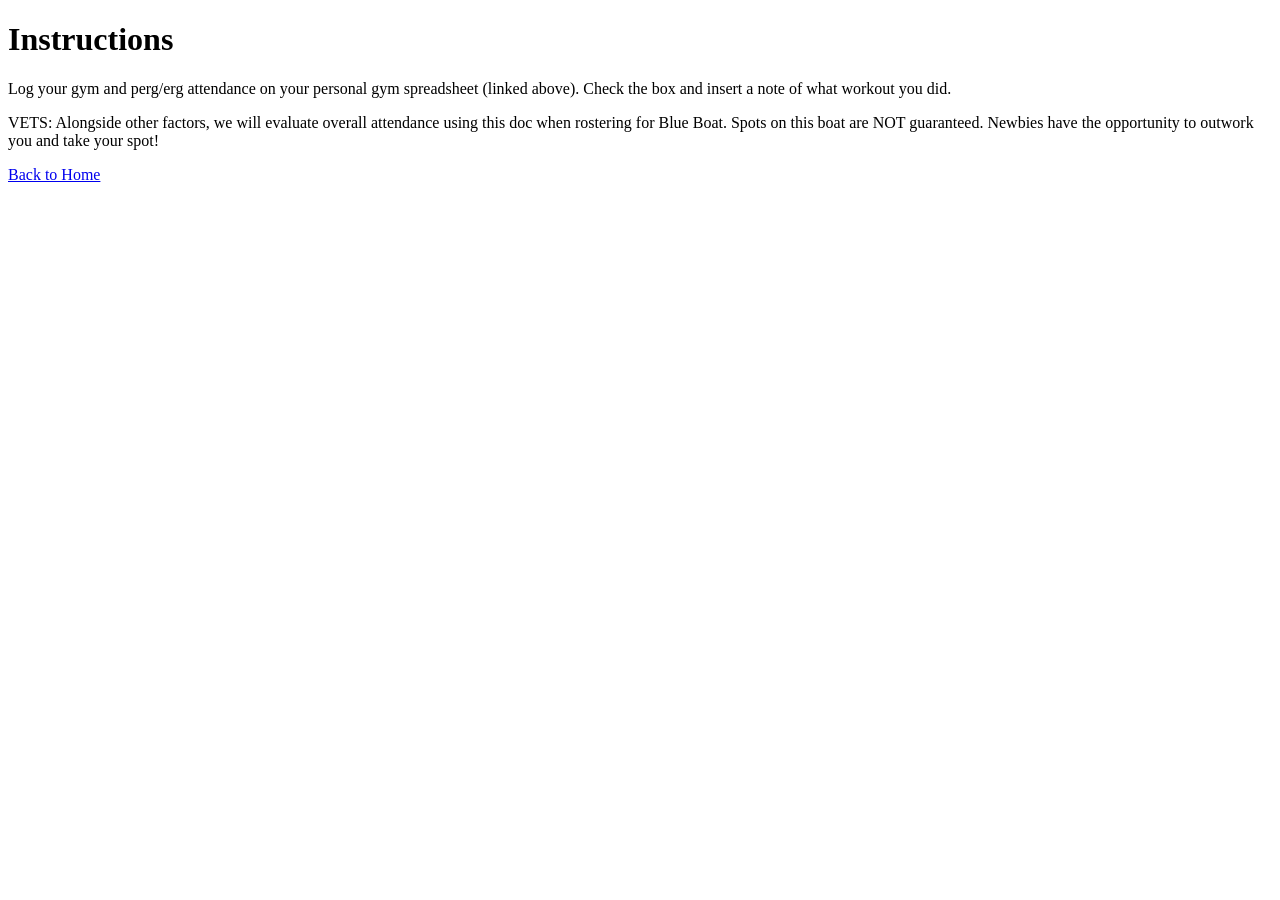
==== index.html @ 37a31e4b "Update index.html" ====
<!DOCTYPE html>
<html lang="en">
<link rel="stylesheet" href="style.css">
<head>
    <meta charset="UTF-8">
    <meta name="viewport" content="width=device-width, initial-scale=1.0">
    <title>About Me</title>
</head>
<body>
    <p style="font-family: 'Georgia', serif;">
    <h1>Instructions</h1>
    <p>Log your gym and perg/erg attendance on your personal gym spreadsheet (linked above). Check the box and insert a note of what workout you did.</p>
    <p>VETS: Alongside other factors, we will evaluate overall attendance using this doc when rostering for Blue Boat. 
Spots on this boat are NOT guaranteed. Newbies have the opportunity to outwork you and take your spot!</p>
    
    <!-- Link to attendance -->
    <a href="attendance.html">Back to Home</a>
</body>
</html>
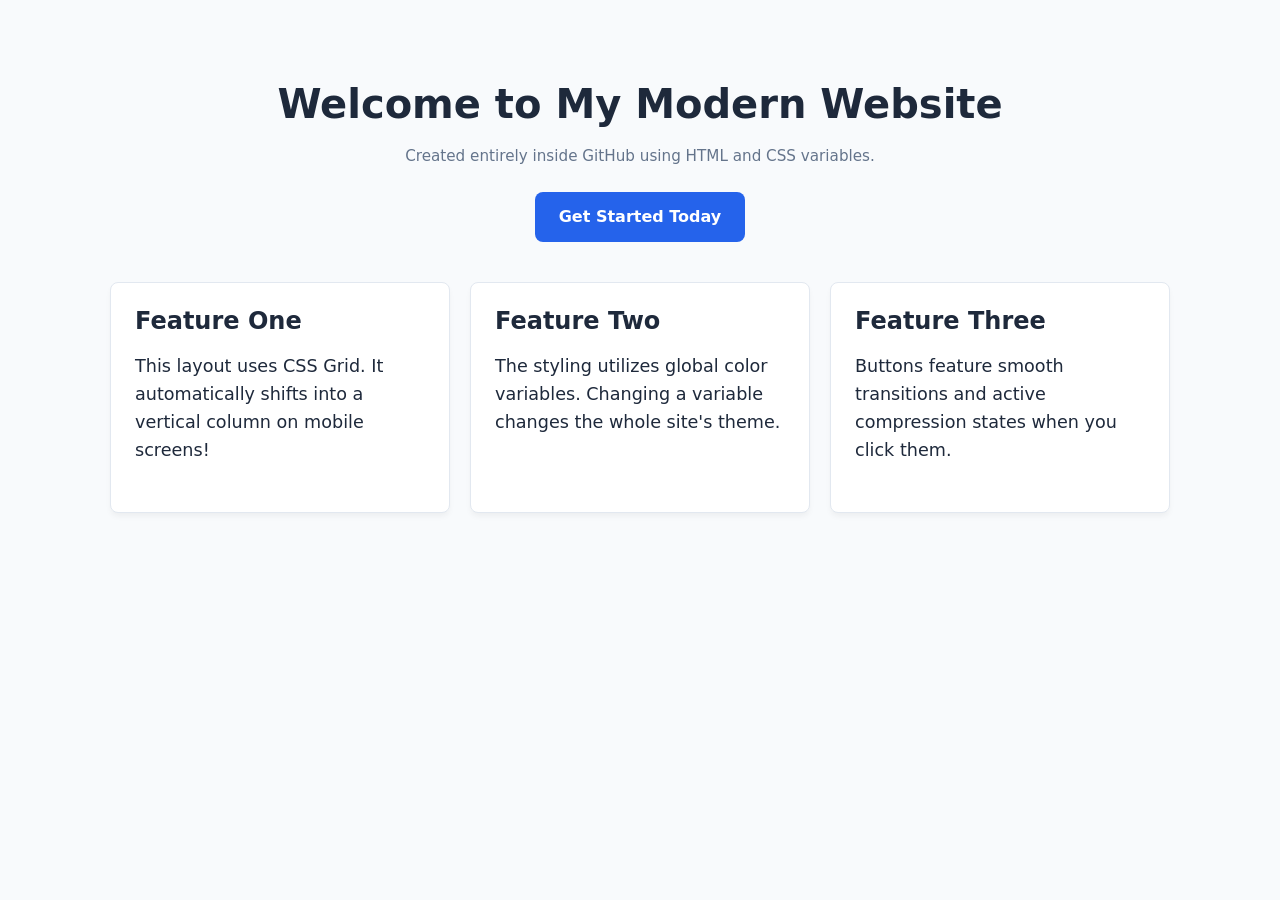
==== commit d19eb9f1: "Update index.html" ====
--- a/index.html
+++ b/index.html
@@ -1,19 +1,37 @@
 <!DOCTYPE html>
 <html lang="en">
-<link rel="stylesheet" href="style.css">
 <head>
     <meta charset="UTF-8">
     <meta name="viewport" content="width=device-width, initial-scale=1.0">
-    <title>About Me</title>
+    <title>My Styled Website</title>
+    <link rel="stylesheet" href="style.css">
 </head>
 <body>
-    <p style="font-family: 'Georgia', serif;">
-    <h1>Instructions</h1>
-    <p>Log your gym and perg/erg attendance on your personal gym spreadsheet (linked above). Check the box and insert a note of what workout you did.</p>
-    <p>VETS: Alongside other factors, we will evaluate overall attendance using this doc when rostering for Blue Boat. 
-Spots on this boat are NOT guaranteed. Newbies have the opportunity to outwork you and take your spot!</p>
-    
-    <!-- Link to attendance -->
-    <a href="attendance.html">Back to Home</a>
+
+    <main class="container">
+        <!-- Hero Header -->
+        <header style="text-align: center; margin: 40px 0;">
+            <h1>Welcome to My Modern Website</h1>
+            <p class="muted-text">Created entirely inside GitHub using HTML and CSS variables.</p>
+            <a href="#" class="btn">Get Started Today</a>
+        </header>
+
+        <!-- Feature Grid Section -->
+        <section class="grid">
+            <div class="card">
+                <h3>Feature One</h3>
+                <p>This layout uses CSS Grid. It automatically shifts into a vertical column on mobile screens!</p>
+            </div>
+            <div class="card">
+                <h3>Feature Two</h3>
+                <p>The styling utilizes global color variables. Changing a variable changes the whole site's theme.</p>
+            </div>
+            <div class="card">
+                <h3>Feature Three</h3>
+                <p>Buttons feature smooth transitions and active compression states when you click them.</p>
+            </div>
+        </section>
+    </main>
+
 </body>
 </html>
--- a/style.css
+++ b/style.css
@@ -0,0 +1,127 @@
+/* ==========================================================================
+   1. CSS RESET & VARIABLES
+   ========================================================================== */
+:root {
+    /* Color Palette */
+    --bg-primary: #f8fafc;       /* Light grayish blue background */
+    --surface: #ffffff;          /* White for cards/boxes */
+    --text-main: #1e293b;        /* Deep charcoal for readability */
+    --text-muted: #64748b;       /* Muted gray for captions/subtext */
+    --accent: #2563eb;           /* Vibrant blue for links/buttons */
+    --accent-hover: #1d4ed8;     /* Darker blue for hover states */
+    --border-color: #e2e8f0;     /* Light gray for dividing lines */
+    
+    /* Layout Variables */
+    --max-width: 1100px;         /* Max width of content box */
+    --radius: 8px;               /* Smooth rounded corner radius */
+}
+
+/* Strip out browser default margins and paddings */
+* {
+    margin: 0;
+    padding: 0;
+    box-sizing: border-box;
+}
+
+/* ==========================================================================
+   2. BASE STYLES
+   ========================================================================== */
+body {
+    background-color: var(--bg-primary);
+    color: var(--text-main);
+    font-family: system-ui, -apple-system, BlinkMacSystemFont, 'Segoe UI', Roboto, sans-serif;
+    line-height: 1.6;
+    padding: 20px;
+}
+
+/* Handle fluid image sizing */
+img {
+    max-width: 100%;
+    height: auto;
+    display: block;
+}
+
+/* ==========================================================================
+   3. TYPOGRAPHY & TEXT HIERARCHY
+   ========================================================================== */
+h1, h2, h3 {
+    line-height: 1.2;
+    margin-bottom: 1rem;
+    font-weight: 700;
+}
+
+h1 { font-size: 2.5rem; }
+h2 { font-size: 2rem; border-bottom: 2px solid var(--border-color); padding-bottom: 0.5rem; }
+h3 { font-size: 1.5rem; }
+
+p {
+    margin-bottom: 1.5rem;
+    font-size: 1.1rem;
+}
+
+.muted-text {
+    color: var(--text-muted);
+    font-size: 0.95rem;
+}
+
+/* ==========================================================================
+   4. LAYOUT CONTAINERS
+   ========================================================================== */
+/* Centers and restricts content size on big screens */
+.container {
+    max-width: var(--max-width);
+    margin: 0 auto;
+    padding: 20px;
+}
+
+/* A card container component to hold items */
+.card {
+    background: var(--surface);
+    border: 1px solid var(--border-color);
+    border-radius: var(--radius);
+    padding: 24px;
+    margin-bottom: 20px;
+    box-shadow: 0 4px 6px -1px rgba(0, 0, 0, 0.05);
+}
+
+/* Flexible grid system for layouts (e.g., 3 columns) */
+.grid {
+    display: grid;
+    grid-template-columns: repeat(auto-fit, minmax(300px, 1fr));
+    gap: 20px;
+}
+
+/* ==========================================================================
+   5. INTERACTIVE ELEMENTS (BUTTONS & LINKS)
+   ========================================================================== */
+a {
+    color: var(--accent);
+    text-decoration: none;
+}
+
+a:hover {
+    text-decoration: underline;
+}
+
+/* Primary Button Template */
+.btn {
+    display: inline-block;
+    background-color: var(--accent);
+    color: #ffffff;
+    padding: 12px 24px;
+    font-weight: 600;
+    border-radius: var(--radius);
+    text-decoration: none;
+    transition: background-color 0.2s ease, transform 0.1s ease;
+    border: none;
+    cursor: pointer;
+}
+
+.btn:hover {
+    background-color: var(--accent-hover);
+    text-decoration: none;
+}
+
+.btn:active {
+    transform: scale(0.98); /* Tiny click effect */
+}
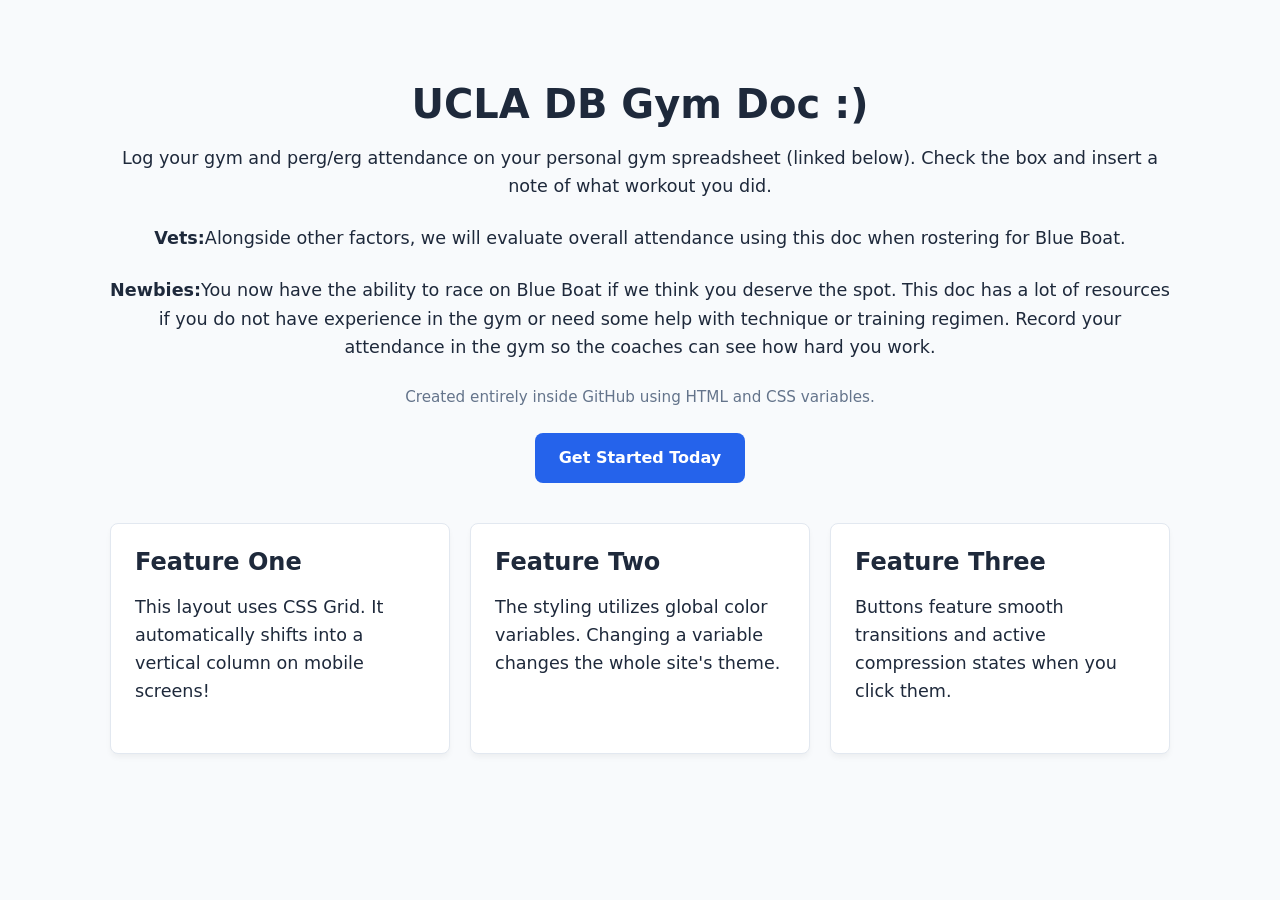
==== commit f1a1a2ce: "Update index.html" ====
--- a/index.html
+++ b/index.html
@@ -3,7 +3,7 @@
 <head>
     <meta charset="UTF-8">
     <meta name="viewport" content="width=device-width, initial-scale=1.0">
-    <title>My Styled Website</title>
+    <title>Gym Doc</title>
     <link rel="stylesheet" href="style.css">
 </head>
 <body>
@@ -11,7 +11,12 @@
     <main class="container">
         <!-- Hero Header -->
         <header style="text-align: center; margin: 40px 0;">
-            <h1>Welcome to My Modern Website</h1>
+            <h1>UCLA DB Gym Doc :)</h1>
+            <p>Log your gym and perg/erg attendance on your personal gym spreadsheet (linked below). Check the box and insert a note of what workout you did.</p>
+            <p><strong>Vets:</strong>Alongside other factors, we will evaluate overall attendance using this doc when rostering for Blue Boat.</p>
+            <p><strong>Newbies:</strong>You now have the ability to race on Blue Boat if we think you deserve the spot. 
+This doc has a lot of resources if you do not have experience in the gym or need some help with
+technique or training regimen. Record your attendance in the gym so the coaches can see how hard you work.</p>
             <p class="muted-text">Created entirely inside GitHub using HTML and CSS variables.</p>
             <a href="#" class="btn">Get Started Today</a>
         </header>
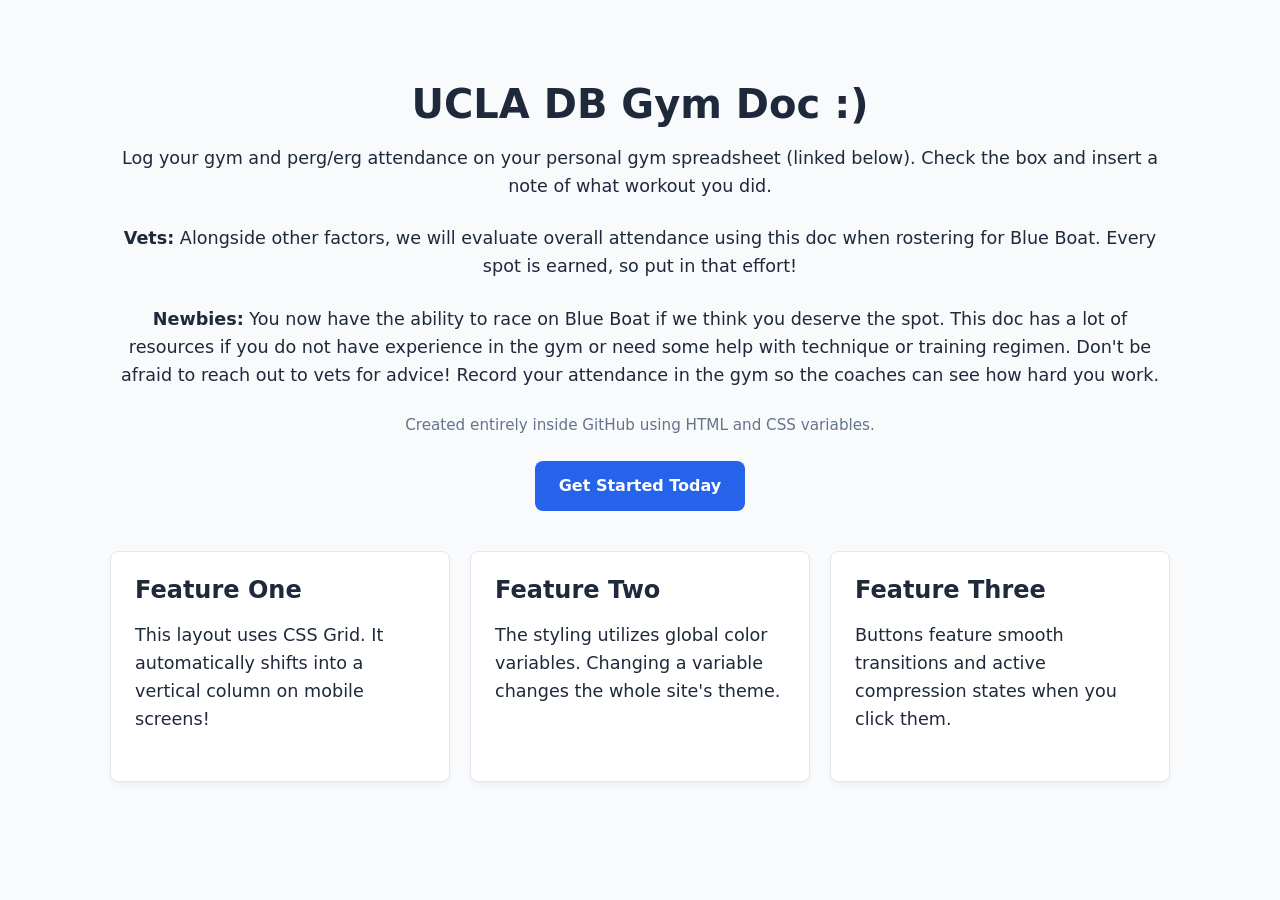
==== commit 9e0e34ba: "Update index.html" ====
--- a/index.html
+++ b/index.html
@@ -13,10 +13,9 @@
         <header style="text-align: center; margin: 40px 0;">
             <h1>UCLA DB Gym Doc :)</h1>
             <p>Log your gym and perg/erg attendance on your personal gym spreadsheet (linked below). Check the box and insert a note of what workout you did.</p>
-            <p><strong>Vets:</strong>Alongside other factors, we will evaluate overall attendance using this doc when rostering for Blue Boat.</p>
-            <p><strong>Newbies:</strong>You now have the ability to race on Blue Boat if we think you deserve the spot. 
-This doc has a lot of resources if you do not have experience in the gym or need some help with
-technique or training regimen. Record your attendance in the gym so the coaches can see how hard you work.</p>
+            <p><strong>Vets:</strong> Alongside other factors, we will evaluate overall attendance using this doc when rostering for Blue Boat. Every spot is earned, so put in that effort!</p>
+            <p><strong>Newbies:</strong> You now have the ability to race on Blue Boat if we think you deserve the spot. This doc has a lot of resources if you do not have experience in the gym or need some help with
+technique or training regimen. Don't be afraid to reach out to vets for advice! Record your attendance in the gym so the coaches can see how hard you work.</p>
             <p class="muted-text">Created entirely inside GitHub using HTML and CSS variables.</p>
             <a href="#" class="btn">Get Started Today</a>
         </header>
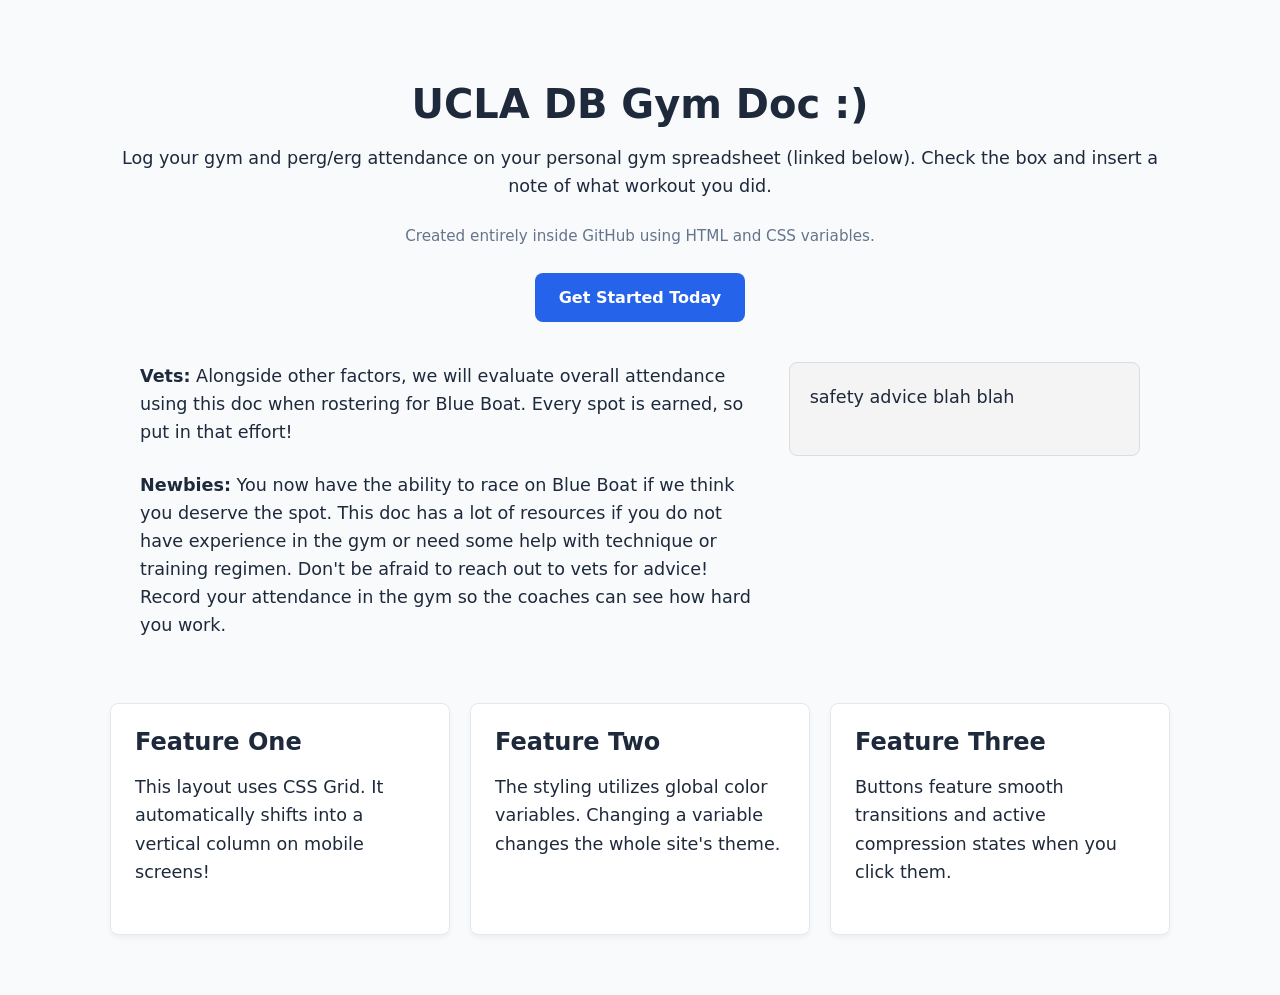
==== commit 7c78ed74: "Update index.html" ====
--- a/index.html
+++ b/index.html
@@ -13,12 +13,23 @@
         <header style="text-align: center; margin: 40px 0;">
             <h1>UCLA DB Gym Doc :)</h1>
             <p>Log your gym and perg/erg attendance on your personal gym spreadsheet (linked below). Check the box and insert a note of what workout you did.</p>
-            <p><strong>Vets:</strong> Alongside other factors, we will evaluate overall attendance using this doc when rostering for Blue Boat. Every spot is earned, so put in that effort!</p>
-            <p><strong>Newbies:</strong> You now have the ability to race on Blue Boat if we think you deserve the spot. This doc has a lot of resources if you do not have experience in the gym or need some help with
-technique or training regimen. Don't be afraid to reach out to vets for advice! Record your attendance in the gym so the coaches can see how hard you work.</p>
             <p class="muted-text">Created entirely inside GitHub using HTML and CSS variables.</p>
             <a href="#" class="btn">Get Started Today</a>
         </header>
+
+        <div class="two-column-layout">
+            <!-- Left Column (Left-justified body paragraphs) -->
+            <div class="main-content">
+                <p><strong>Vets:</strong> Alongside other factors, we will evaluate overall attendance using this doc when rostering for Blue Boat. Every spot is earned, so put in that effort!</p>
+                <p><strong>Newbies:</strong> You now have the ability to race on Blue Boat if we think you deserve the spot. This doc has a lot of resources if you do not have experience in the gym or need some help with technique or training regimen. Don't be afraid to reach out to vets for advice! Record your attendance in the gym so the coaches can see how hard you work.</p>
+            </div>
+
+            <!-- Right Column (Right-justified body paragraphs) -->
+            <aside class="side-chunk">
+                <p>safety advice blah blah</p>
+            </aside>
+        </div>
+        
 
         <!-- Feature Grid Section -->
         <section class="grid">
--- a/style.css
+++ b/style.css
@@ -125,3 +125,35 @@
 .btn:active {
     transform: scale(0.98); /* Tiny click effect */
 }
+
+/* Container for the two columns */
+.two-column-layout {
+  display: flex;
+  flex-direction: column; /* Stack on mobile screens */
+  gap: 30px;
+  margin: 40px auto;
+  max-width: 1000px;
+}
+
+/* Left column style */
+.main-content {
+  flex: 2; /* Takes up 2/3 of the width on larger screens */
+  text-align: left; /* Ensures your paragraphs are left-justified */
+}
+
+/* Right column "chunk" style */
+.side-chunk {
+  flex: 1; /* Takes up 1/3 of the width */
+  background: var(--card-bg, #f4f4f4); /* Optional: matches your theme's card backgrounds */
+  padding: 20px;
+  border-radius: 8px;
+  border: 1px solid #ddd;
+}
+
+/* Responsive side-by-side layout for tablets and desktops */
+@media (min-width: 768px) {
+  .two-column-layout {
+    flex-direction: row; /* Switch to side-by-side layout */
+    align-items: flex-start;
+  }
+}
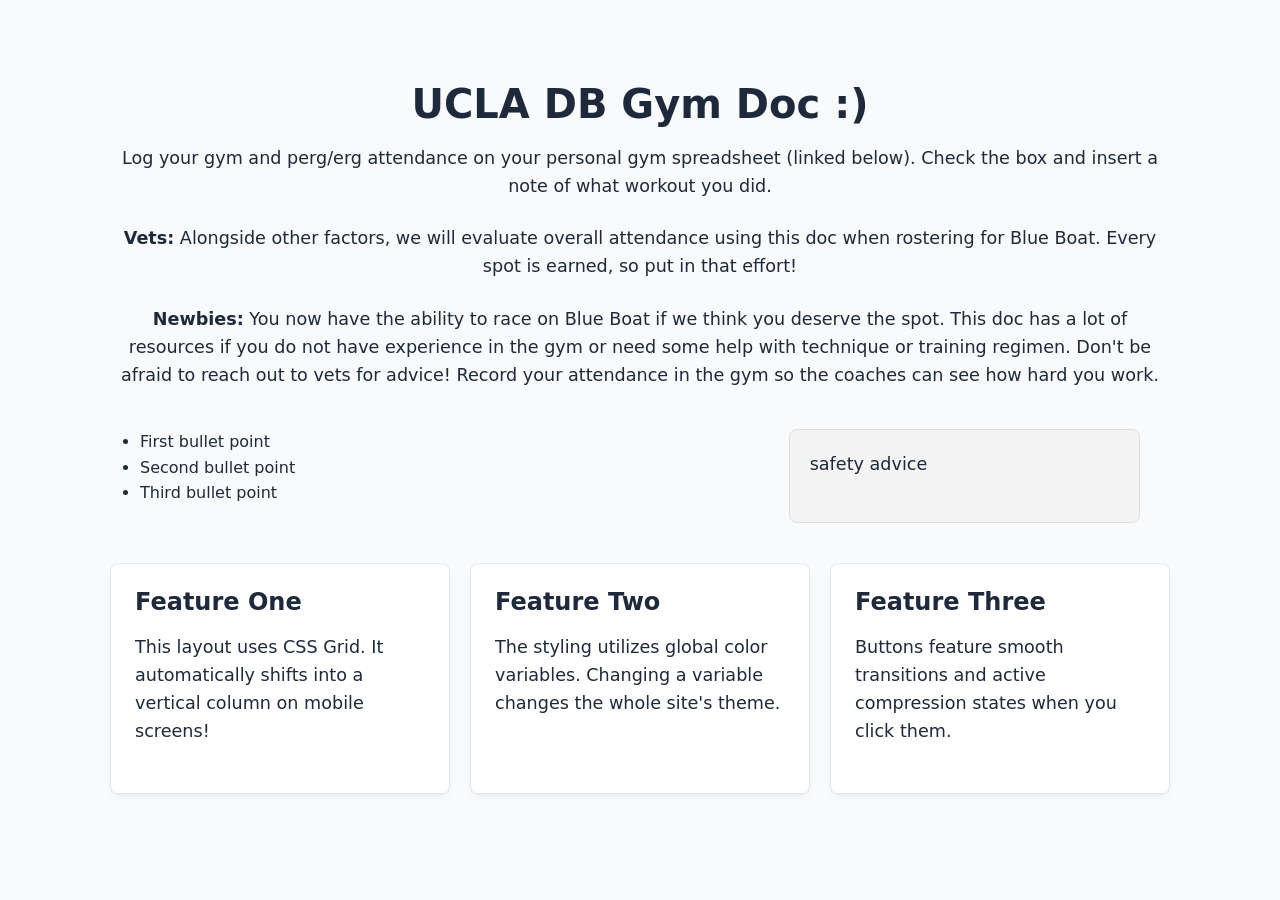
==== commit 350ba8da: "Update index.html" ====
--- a/index.html
+++ b/index.html
@@ -13,20 +13,23 @@
         <header style="text-align: center; margin: 40px 0;">
             <h1>UCLA DB Gym Doc :)</h1>
             <p>Log your gym and perg/erg attendance on your personal gym spreadsheet (linked below). Check the box and insert a note of what workout you did.</p>
-            <p class="muted-text">Created entirely inside GitHub using HTML and CSS variables.</p>
-            <a href="#" class="btn">Get Started Today</a>
+            <p><strong>Vets:</strong> Alongside other factors, we will evaluate overall attendance using this doc when rostering for Blue Boat. Every spot is earned, so put in that effort!</p>
+            <p><strong>Newbies:</strong> You now have the ability to race on Blue Boat if we think you deserve the spot. This doc has a lot of resources if you do not have experience in the gym or need some help with technique or training regimen. Don't be afraid to reach out to vets for advice! Record your attendance in the gym so the coaches can see how hard you work.</p>
         </header>
 
         <div class="two-column-layout">
             <!-- Left Column (Left-justified body paragraphs) -->
             <div class="main-content">
-                <p><strong>Vets:</strong> Alongside other factors, we will evaluate overall attendance using this doc when rostering for Blue Boat. Every spot is earned, so put in that effort!</p>
-                <p><strong>Newbies:</strong> You now have the ability to race on Blue Boat if we think you deserve the spot. This doc has a lot of resources if you do not have experience in the gym or need some help with technique or training regimen. Don't be afraid to reach out to vets for advice! Record your attendance in the gym so the coaches can see how hard you work.</p>
+                <ul>
+                    <li>First bullet point</li>
+                    <li>Second bullet point</li>
+                    <li>Third bullet point</li>
+                </ul>
             </div>
 
             <!-- Right Column (Right-justified body paragraphs) -->
             <aside class="side-chunk">
-                <p>safety advice blah blah</p>
+                <p>safety advice</p>
             </aside>
         </div>
         
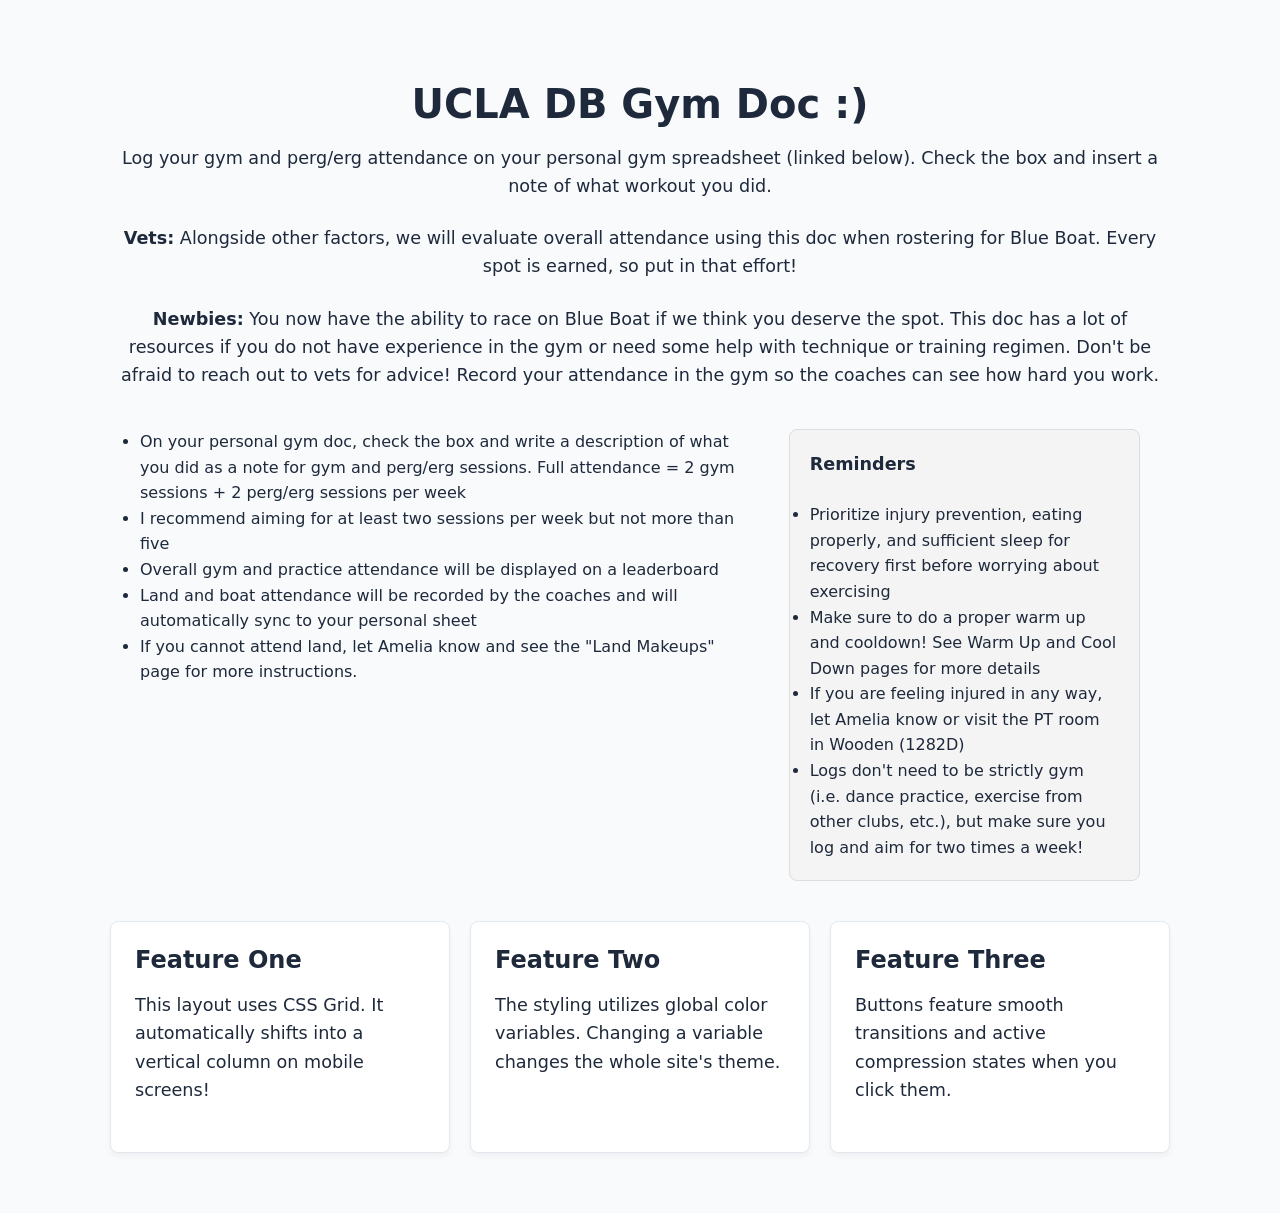
==== commit 251fe2c2: "Update index.html" ====
--- a/index.html
+++ b/index.html
@@ -21,15 +21,23 @@
             <!-- Left Column (Left-justified body paragraphs) -->
             <div class="main-content">
                 <ul>
-                    <li>First bullet point</li>
-                    <li>Second bullet point</li>
-                    <li>Third bullet point</li>
+                    <li>On your personal gym doc, check the box and write a description of what you did as a note for gym and perg/erg sessions. Full attendance = 2 gym sessions + 2 perg/erg sessions per week</li>
+                    <li>I recommend aiming for at least two sessions per week but not more than five</li>
+                    <li>Overall gym and practice attendance will be displayed on a leaderboard</li>
+                    <li>Land and boat attendance will be recorded by the coaches and will automatically sync to your personal sheet</li>
+                    <li>If you cannot attend land, let Amelia know and see the "Land Makeups" page for more instructions.</li>
                 </ul>
             </div>
 
             <!-- Right Column (Right-justified body paragraphs) -->
             <aside class="side-chunk">
-                <p>safety advice</p>
+                <p><strong>Reminders</strong></p>
+                <ul>
+                    <li>Prioritize injury prevention, eating properly, and sufficient sleep for recovery first before worrying about exercising</li>
+                    <li>Make sure to do a proper warm up and cooldown! See Warm Up and Cool Down pages for more details</li>
+                    <li>If you are feeling injured in any way, let Amelia know or visit the PT room in Wooden (1282D)</li>
+                    <li>Logs don't need to be strictly gym (i.e. dance practice, exercise from other clubs, etc.), but make sure you log and aim for two times a week!</li>
+                </ul>
             </aside>
         </div>
         
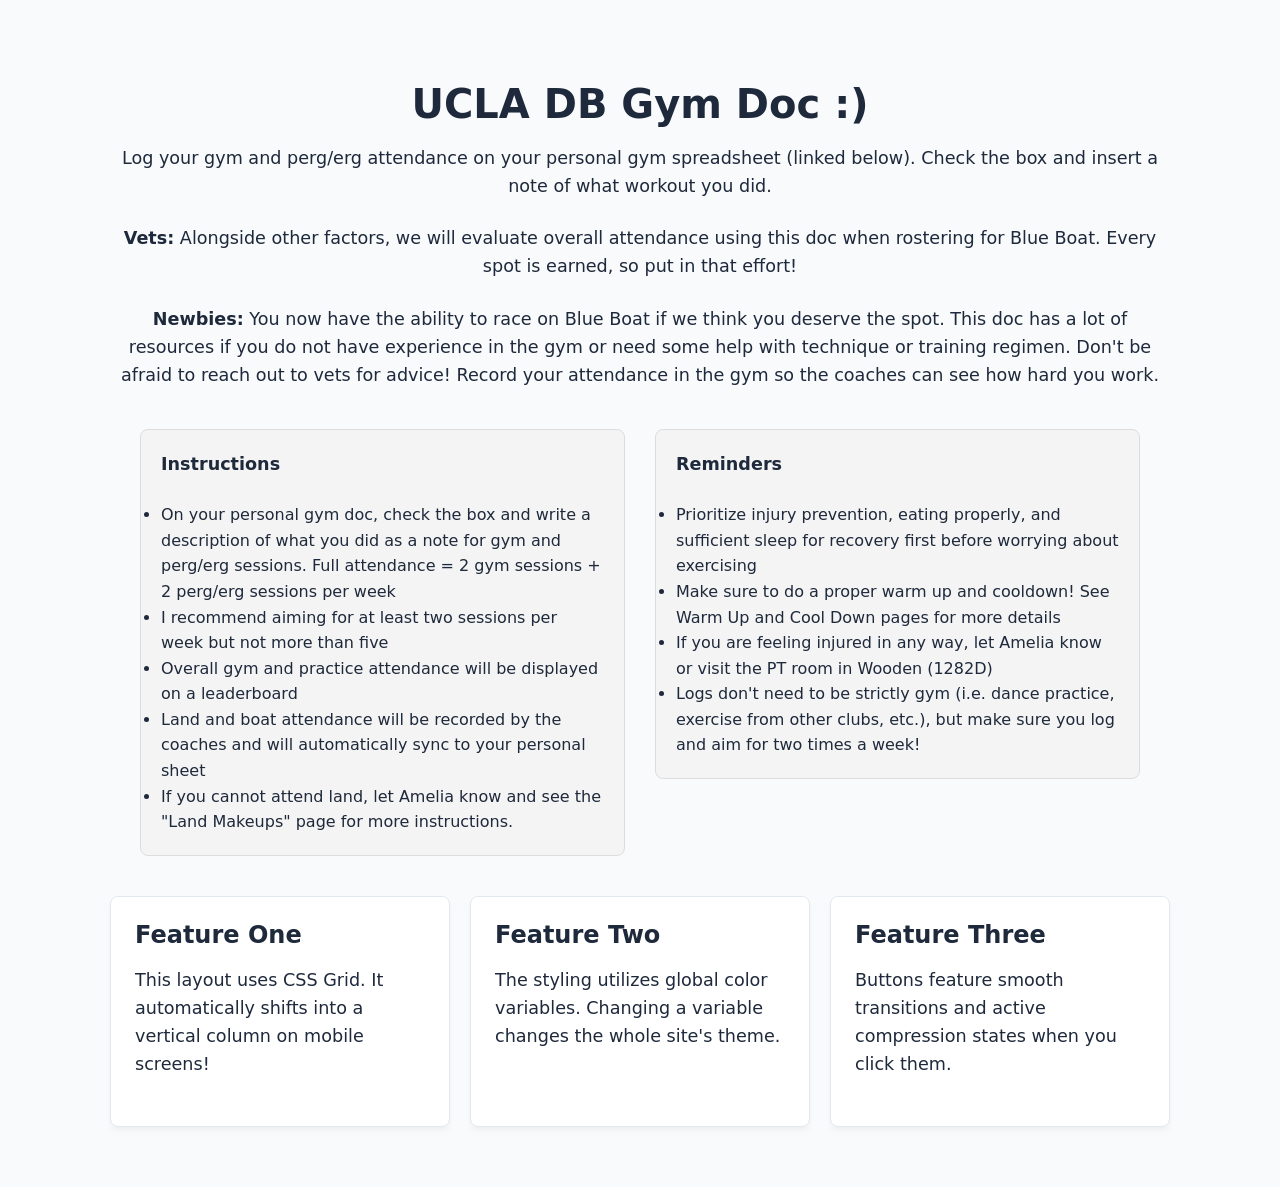
==== commit cad43acb: "Update index.html" ====
--- a/index.html
+++ b/index.html
@@ -20,6 +20,7 @@
         <div class="two-column-layout">
             <!-- Left Column (Left-justified body paragraphs) -->
             <div class="main-content">
+                <p><strong>Instructions</strong></p>
                 <ul>
                     <li>On your personal gym doc, check the box and write a description of what you did as a note for gym and perg/erg sessions. Full attendance = 2 gym sessions + 2 perg/erg sessions per week</li>
                     <li>I recommend aiming for at least two sessions per week but not more than five</li>
--- a/style.css
+++ b/style.css
@@ -137,8 +137,12 @@
 
 /* Left column style */
 .main-content {
-  flex: 2; /* Takes up 2/3 of the width on larger screens */
+  flex: 1; /* Takes up 2/3 of the width on larger screens */
   text-align: left; /* Ensures your paragraphs are left-justified */
+   background: var(--card-bg, #f4f4f4); /* Optional: matches your theme's card backgrounds */
+  padding: 20px;
+  border-radius: 8px;
+  border: 1px solid #ddd;
 }
 
 /* Right column "chunk" style */
